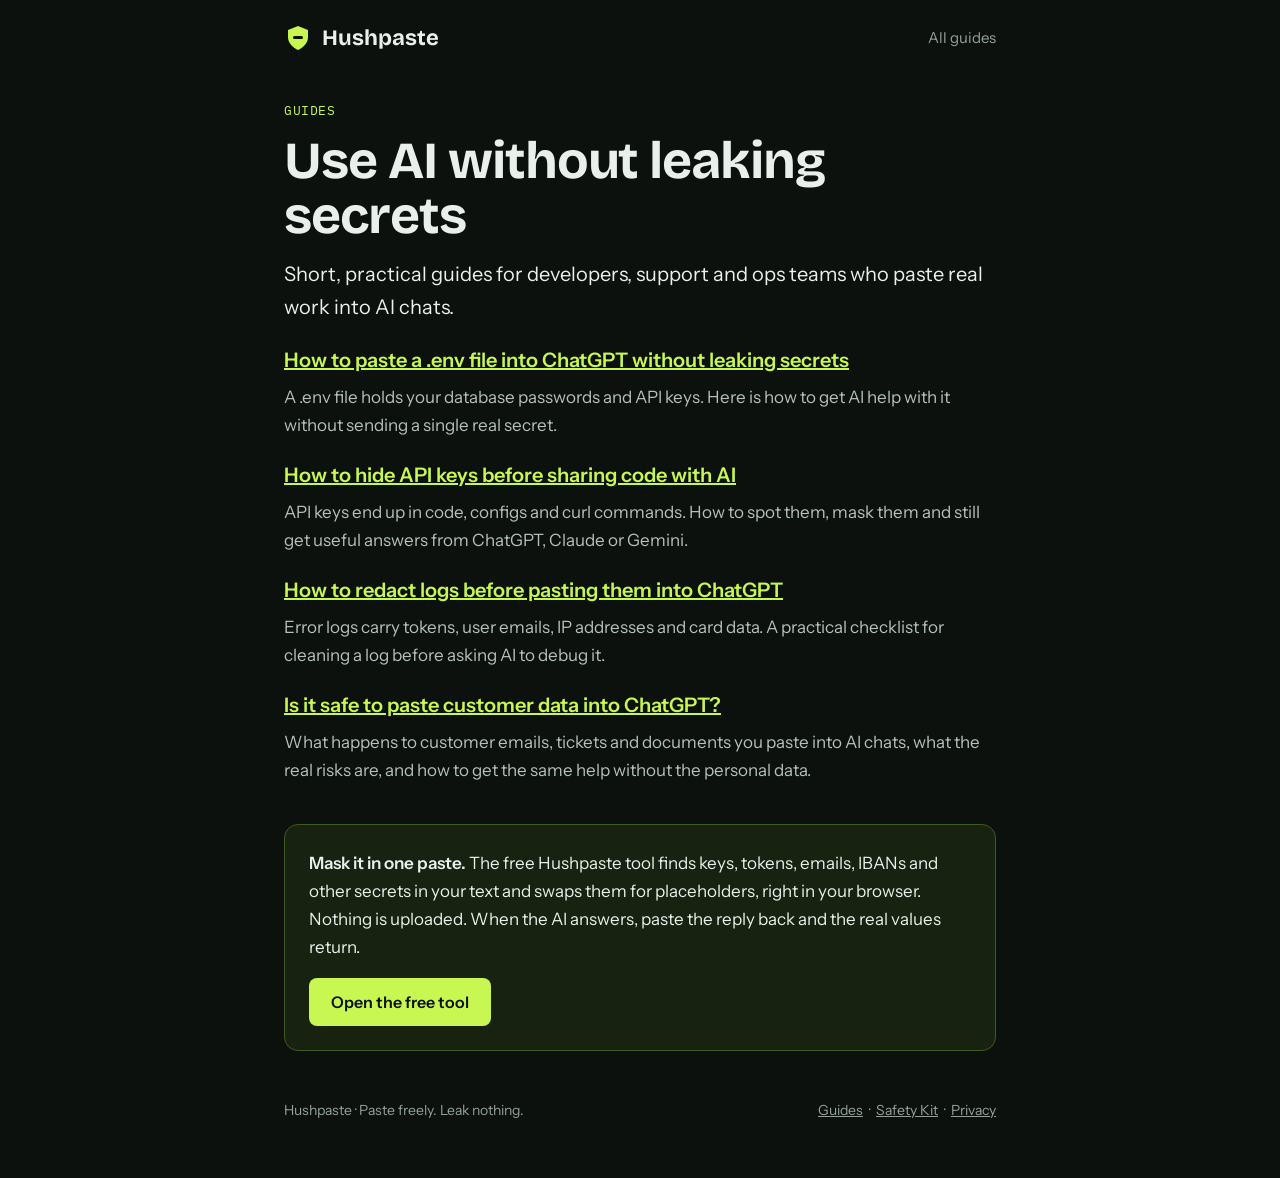
==== guides/index.html @ 4f0c4487 "Add four SEO guides and a guides index Static guide pages targeting searches like pasting .env files" ====
<!doctype html>
<html lang="en">
<head>
<meta charset="utf-8">
<meta http-equiv="Content-Security-Policy" content="default-src 'none'; script-src 'none'; style-src 'self' 'unsafe-inline'; font-src data:; img-src 'self' data:; connect-src 'none'; base-uri 'none'; form-action 'none'">
<meta name="viewport" content="width=device-width, initial-scale=1">
<title>Guides: using AI without leaking secrets · Hushpaste</title>
<meta name="description" content="Practical guides on masking API keys, .env files, logs and customer data before pasting into ChatGPT, Claude or Gemini.">
<link rel="canonical" href="https://gethushpaste.com/guides/">
<meta property="og:type" content="website">
<meta property="og:site_name" content="Hushpaste">
<meta property="og:url" content="https://gethushpaste.com/guides/">
<meta property="og:title" content="Guides: using AI without leaking secrets">
<meta property="og:description" content="Practical guides on masking API keys, .env files, logs and customer data before pasting into ChatGPT, Claude or Gemini.">
<meta property="og:image" content="https://gethushpaste.com/og-image.png">
<meta name="twitter:card" content="summary_large_image">
<meta name="theme-color" content="#0C110E">
<link rel="icon" href="data:image/svg+xml,%3Csvg xmlns='http://www.w3.org/2000/svg' viewBox='0 0 28 28'%3E%3Cpath d='M14 2 24 6V13C24 19 19.5 23.5 14 26 8.5 23.5 4 19 4 13V6Z' fill='%23C8F751'/%3E%3Crect x='9' y='12' width='10' height='3' rx='1.5' fill='%230C110E'/%3E%3C/svg%3E">
<link rel="stylesheet" href="/fonts.css">
<style>
:root{--bg:#0C110E;--panel:#141B17;--deep:#0A0E0C;--line:#26312B;--text:#E9EFEA;--soft:#B4C0B9;--mute:#93A19A;--lime:#C8F751;--limeline:#3F5A1E;--coral:#FF9B80}
*{box-sizing:border-box}
body{margin:0;background:var(--bg);color:var(--text);font-family:'Instrument Sans',system-ui,sans-serif;font-size:17px;line-height:1.65}
a{color:var(--lime)}
a:hover{color:#E3FF9A}
:focus-visible{outline:2px solid var(--lime);outline-offset:2px}
.wrap{max-width:760px;margin:0 auto;padding:0 24px}
.top{display:flex;flex-wrap:wrap;align-items:center;justify-content:space-between;gap:8px}
.top a.back{color:var(--mute);font-size:15px;text-decoration:none;padding:12px 0}
.logo{display:inline-flex;align-items:center;gap:10px;text-decoration:none;color:var(--text);font-family:'Bricolage Grotesque',sans-serif;font-weight:700;font-size:22px;padding:20px 0}
.eyebrow{font-family:'IBM Plex Mono',monospace;font-size:13px;letter-spacing:.04em;color:var(--lime);margin:24px 0 0}
h1,h2,h3{font-family:'Bricolage Grotesque',sans-serif;font-weight:700;margin:0}
h1{font-size:clamp(34px,6vw,52px);line-height:1.06;letter-spacing:-.02em;margin-top:12px}
h2{font-size:26px;line-height:1.2;margin-top:48px}
h3{font-size:20px;margin-top:28px}
p,ul,ol{margin:14px 0 0;color:var(--soft)}
ul,ol{padding-left:22px}
li{margin-top:8px}
strong{color:var(--text)}
.lead{font-size:20px;color:var(--text)}
pre{margin:16px 0 0;padding:16px 18px;background:var(--deep);border:1px solid var(--line);border-radius:12px;overflow-x:auto;font-family:'IBM Plex Mono',monospace;font-size:13px;line-height:1.7;color:#C9D4CD}
code{font-family:'IBM Plex Mono',monospace;font-size:.9em;color:var(--text)}
.bad{color:var(--coral)}
.tok{color:var(--lime)}
.cta{margin-top:40px;padding:24px;background:#172210;border:1px solid var(--limeline);border-radius:14px}
.cta p{margin:0;color:var(--text)}
.btn{display:inline-block;margin-top:16px;border-radius:8px;background:var(--lime);color:var(--bg);font-weight:600;font-size:16px;padding:0 22px;min-height:48px;line-height:48px;text-decoration:none}
.btn:hover{color:var(--bg);background:#D8FF78}
.more{margin-top:48px;padding-top:24px;border-top:1px solid var(--line)}
.more ul{list-style:none;padding:0}
footer{padding:48px 0 56px;color:var(--mute);font-size:14px}
footer .wrap{display:flex;flex-wrap:wrap;gap:12px 24px;justify-content:space-between}
footer a{color:var(--mute)}
</style>
</head>
<body>
<div class="wrap">
<div class="top"><a class="logo" href="/"><svg width="28" height="28" viewBox="0 0 28 28" aria-hidden="true"><path d="M14 2 L24 6 V13 C24 19 19.5 23.5 14 26 C8.5 23.5 4 19 4 13 V6 Z" fill="#C8F751"/><rect x="9" y="12" width="10" height="3" rx="1.5" fill="#0C110E"/></svg>Hushpaste</a><a class="back" href="/guides/">All guides</a></div>
<main>
<article>
<p class="eyebrow">GUIDES</p>
<h1>Use AI without leaking secrets</h1>
<p class="lead">Short, practical guides for developers, support and ops teams who paste real work into AI chats.</p>
<ul style="list-style:none;padding:0"><li style="margin-top:20px"><a href="/guides/paste-env-file-into-chatgpt.html" style="font-size:20px;font-weight:600">How to paste a .env file into ChatGPT without leaking secrets</a><p style="margin:6px 0 0">A .env file holds your database passwords and API keys. Here is how to get AI help with it without sending a single real secret.</p></li><li style="margin-top:20px"><a href="/guides/hide-api-keys-from-ai.html" style="font-size:20px;font-weight:600">How to hide API keys before sharing code with AI</a><p style="margin:6px 0 0">API keys end up in code, configs and curl commands. How to spot them, mask them and still get useful answers from ChatGPT, Claude or Gemini.</p></li><li style="margin-top:20px"><a href="/guides/redact-logs-before-chatgpt.html" style="font-size:20px;font-weight:600">How to redact logs before pasting them into ChatGPT</a><p style="margin:6px 0 0">Error logs carry tokens, user emails, IP addresses and card data. A practical checklist for cleaning a log before asking AI to debug it.</p></li><li style="margin-top:20px"><a href="/guides/is-it-safe-to-paste-customer-data-into-chatgpt.html" style="font-size:20px;font-weight:600">Is it safe to paste customer data into ChatGPT?</a><p style="margin:6px 0 0">What happens to customer emails, tickets and documents you paste into AI chats, what the real risks are, and how to get the same help without the personal data.</p></li></ul>
<div class="cta"><p><strong>Mask it in one paste.</strong> The free Hushpaste tool finds keys, tokens, emails, IBANs and other secrets in your text and swaps them for placeholders, right in your browser. Nothing is uploaded. When the AI answers, paste the reply back and the real values return.</p><a class="btn" href="/#demo">Open the free tool</a></div>
</article>

</main>
</div>
<footer><div class="wrap"><span>Hushpaste · Paste freely. Leak nothing.</span><span><a href="/guides/">Guides</a> &nbsp;·&nbsp; <a href="/kit.html">Safety Kit</a> &nbsp;·&nbsp; <a href="/privacy.html">Privacy</a></span></div></footer>
</body>
</html>
---- fonts.css ----
/* Self-hosted fonts (Latin subset), so visitors' browsers never contact Google.
   Bricolage Grotesque, Instrument Sans and IBM Plex Mono are licensed under the SIL Open Font License 1.1 (https://openfontlicense.org). */
@font-face{font-family:'Bricolage Grotesque';font-style:normal;font-weight:500;font-display:swap;src:url([data-uri]) format('woff2')}
@font-face{font-family:'Bricolage Grotesque';font-style:normal;font-weight:700;font-display:swap;src:url([data-uri]) format('woff2')}
@font-face{font-family:'Instrument Sans';font-style:normal;font-weight:400;font-display:swap;src:url([data-uri]) format('woff2')}
@font-face{font-family:'Instrument Sans';font-style:normal;font-weight:500;font-display:swap;src:url([data-uri]) format('woff2')}
@font-face{font-family:'Instrument Sans';font-style:normal;font-weight:600;font-display:swap;src:url([data-uri]) format('woff2')}
@font-face{font-family:'IBM Plex Mono';font-style:normal;font-weight:400;font-display:swap;src:url([data-uri]) format('woff2')}
@font-face{font-family:'IBM Plex Mono';font-style:normal;font-weight:500;font-display:swap;src:url([data-uri]) format('woff2')}
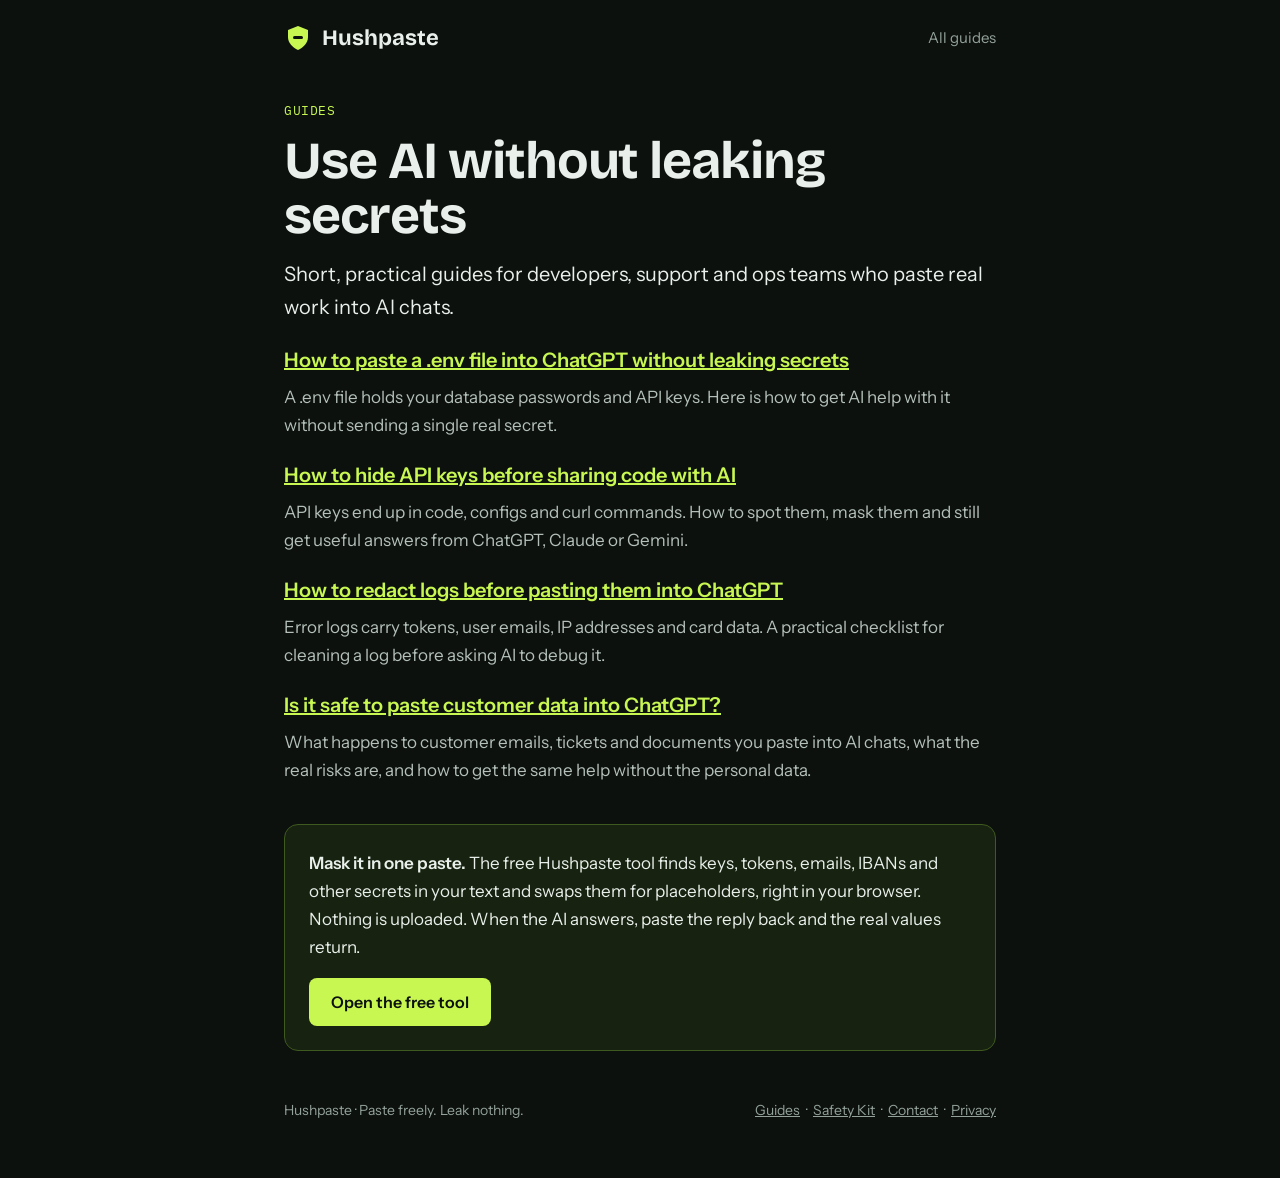
==== commit c9f772f4: "Add no-JS analytics, a contact address, and kit.html to the sitemap The site had no analytics of any" ====
--- a/guides/index.html
+++ b/guides/index.html
@@ -2,7 +2,7 @@
 <html lang="en">
 <head>
 <meta charset="utf-8">
-<meta http-equiv="Content-Security-Policy" content="default-src 'none'; script-src 'none'; style-src 'self' 'unsafe-inline'; font-src data:; img-src 'self' data:; connect-src 'none'; base-uri 'none'; form-action 'none'">
+<meta http-equiv="Content-Security-Policy" content="default-src 'none'; script-src 'none'; style-src 'self' 'unsafe-inline'; font-src data:; img-src 'self' data: https://hushpaste.goatcounter.com; connect-src 'none'; base-uri 'none'; form-action 'none'">
 <meta name="viewport" content="width=device-width, initial-scale=1">
 <title>Guides: using AI without leaking secrets · Hushpaste</title>
 <meta name="description" content="Practical guides on masking API keys, .env files, logs and customer data before pasting into ChatGPT, Claude or Gemini.">
@@ -16,6 +16,8 @@
 <meta name="twitter:card" content="summary_large_image">
 <meta name="theme-color" content="#0C110E">
 <link rel="icon" href="data:image/svg+xml,%3Csvg xmlns='http://www.w3.org/2000/svg' viewBox='0 0 28 28'%3E%3Cpath d='M14 2 24 6V13C24 19 19.5 23.5 14 26 8.5 23.5 4 19 4 13V6Z' fill='%23C8F751'/%3E%3Crect x='9' y='12' width='10' height='3' rx='1.5' fill='%230C110E'/%3E%3C/svg%3E">
+<link rel="icon" type="image/png" sizes="32x32" href="/favicon-32.png">
+<link rel="apple-touch-icon" sizes="180x180" href="/apple-touch-icon.png">
 <link rel="stylesheet" href="/fonts.css">
 <style>
 :root{--bg:#0C110E;--panel:#141B17;--deep:#0A0E0C;--line:#26312B;--text:#E9EFEA;--soft:#B4C0B9;--mute:#93A19A;--lime:#C8F751;--limeline:#3F5A1E;--coral:#FF9B80}
@@ -67,6 +69,7 @@
 
 </main>
 </div>
-<footer><div class="wrap"><span>Hushpaste · Paste freely. Leak nothing.</span><span><a href="/guides/">Guides</a> &nbsp;·&nbsp; <a href="/kit.html">Safety Kit</a> &nbsp;·&nbsp; <a href="/privacy.html">Privacy</a></span></div></footer>
+<footer><div class="wrap"><span>Hushpaste · Paste freely. Leak nothing.</span><span><a href="/guides/">Guides</a> &nbsp;·&nbsp; <a href="/kit.html">Safety Kit</a> &nbsp;·&nbsp; <a href="mailto:hello@gethushpaste.com">Contact</a> &nbsp;&middot;&nbsp; <a href="/privacy.html">Privacy</a></span></div></footer>
+<img src="https://hushpaste.goatcounter.com/count?p=/guides/&amp;t=Guides%3A%20using%20AI%20without%20leaking%20secrets%20%C2%B7%20Hushpaste" alt="" width="1" height="1" style="position:absolute;left:-9999px;top:0">
 </body>
 </html>
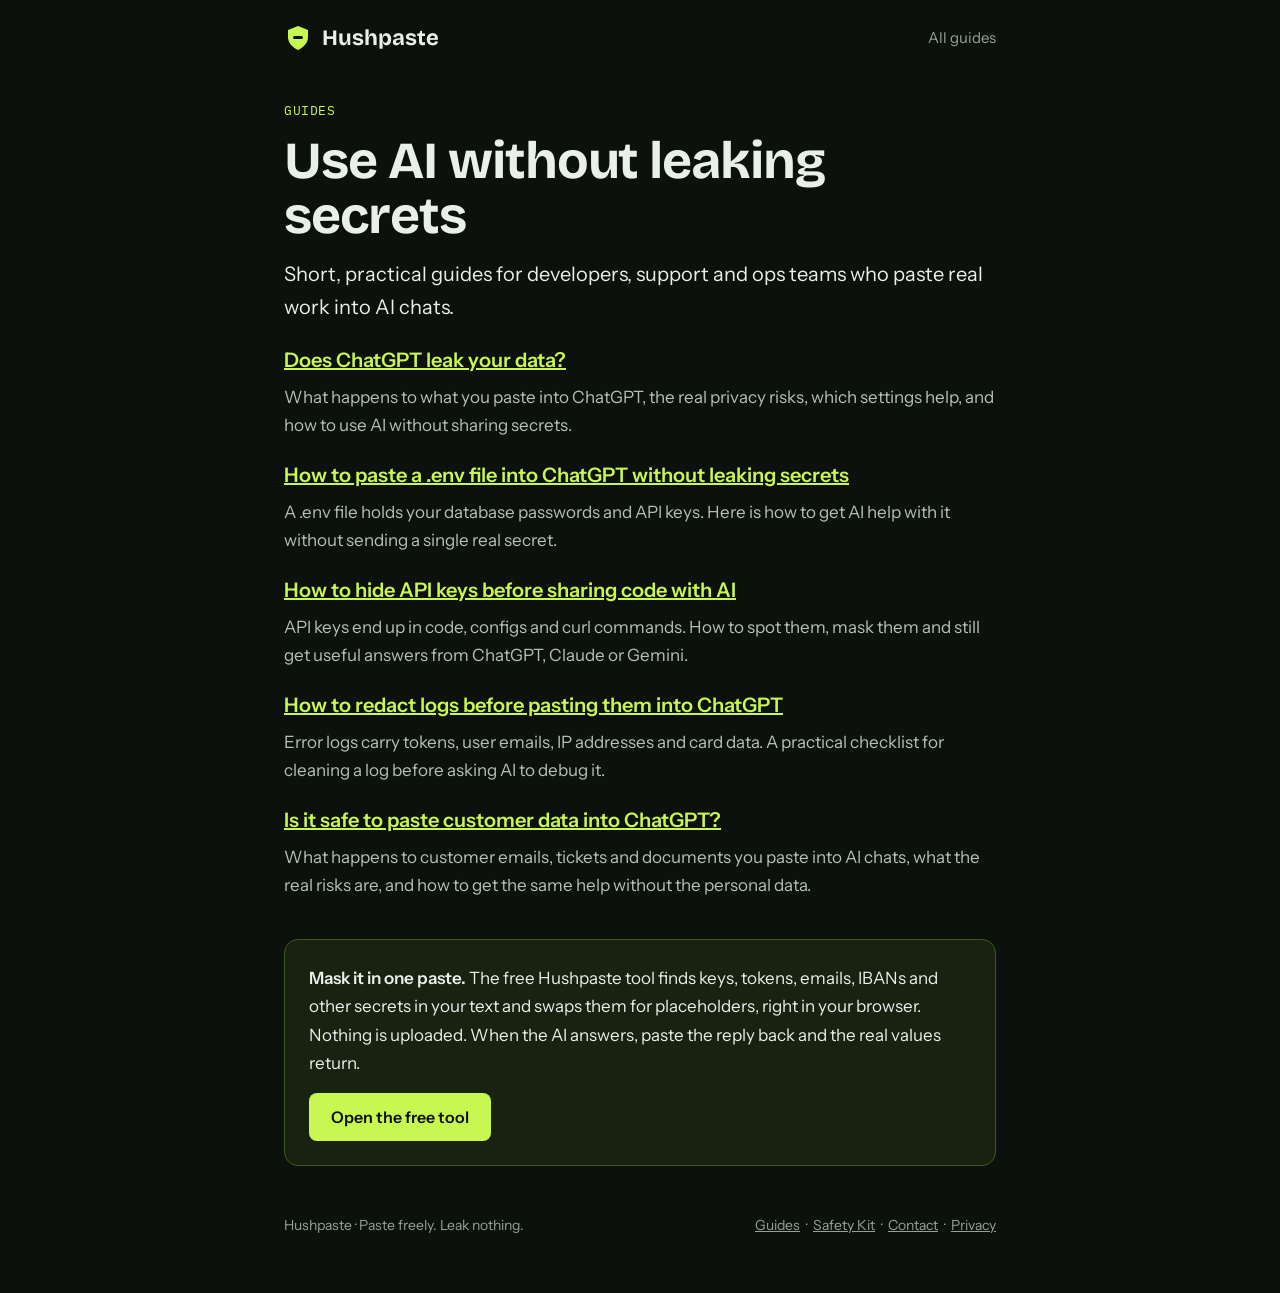
==== commit 73c6d7bd: "Add 'Does ChatGPT leak your data?' guide and SEO fixes - New guide targeting chatgpt data leak / pri" ====
--- a/guides/index.html
+++ b/guides/index.html
@@ -63,7 +63,7 @@
 <p class="eyebrow">GUIDES</p>
 <h1>Use AI without leaking secrets</h1>
 <p class="lead">Short, practical guides for developers, support and ops teams who paste real work into AI chats.</p>
-<ul style="list-style:none;padding:0"><li style="margin-top:20px"><a href="/guides/paste-env-file-into-chatgpt.html" style="font-size:20px;font-weight:600">How to paste a .env file into ChatGPT without leaking secrets</a><p style="margin:6px 0 0">A .env file holds your database passwords and API keys. Here is how to get AI help with it without sending a single real secret.</p></li><li style="margin-top:20px"><a href="/guides/hide-api-keys-from-ai.html" style="font-size:20px;font-weight:600">How to hide API keys before sharing code with AI</a><p style="margin:6px 0 0">API keys end up in code, configs and curl commands. How to spot them, mask them and still get useful answers from ChatGPT, Claude or Gemini.</p></li><li style="margin-top:20px"><a href="/guides/redact-logs-before-chatgpt.html" style="font-size:20px;font-weight:600">How to redact logs before pasting them into ChatGPT</a><p style="margin:6px 0 0">Error logs carry tokens, user emails, IP addresses and card data. A practical checklist for cleaning a log before asking AI to debug it.</p></li><li style="margin-top:20px"><a href="/guides/is-it-safe-to-paste-customer-data-into-chatgpt.html" style="font-size:20px;font-weight:600">Is it safe to paste customer data into ChatGPT?</a><p style="margin:6px 0 0">What happens to customer emails, tickets and documents you paste into AI chats, what the real risks are, and how to get the same help without the personal data.</p></li></ul>
+<ul style="list-style:none;padding:0"><li style="margin-top:20px"><a href="/guides/does-chatgpt-leak-your-data.html" style="font-size:20px;font-weight:600">Does ChatGPT leak your data?</a><p style="margin:6px 0 0">What happens to what you paste into ChatGPT, the real privacy risks, which settings help, and how to use AI without sharing secrets.</p></li><li style="margin-top:20px"><a href="/guides/paste-env-file-into-chatgpt.html" style="font-size:20px;font-weight:600">How to paste a .env file into ChatGPT without leaking secrets</a><p style="margin:6px 0 0">A .env file holds your database passwords and API keys. Here is how to get AI help with it without sending a single real secret.</p></li><li style="margin-top:20px"><a href="/guides/hide-api-keys-from-ai.html" style="font-size:20px;font-weight:600">How to hide API keys before sharing code with AI</a><p style="margin:6px 0 0">API keys end up in code, configs and curl commands. How to spot them, mask them and still get useful answers from ChatGPT, Claude or Gemini.</p></li><li style="margin-top:20px"><a href="/guides/redact-logs-before-chatgpt.html" style="font-size:20px;font-weight:600">How to redact logs before pasting them into ChatGPT</a><p style="margin:6px 0 0">Error logs carry tokens, user emails, IP addresses and card data. A practical checklist for cleaning a log before asking AI to debug it.</p></li><li style="margin-top:20px"><a href="/guides/is-it-safe-to-paste-customer-data-into-chatgpt.html" style="font-size:20px;font-weight:600">Is it safe to paste customer data into ChatGPT?</a><p style="margin:6px 0 0">What happens to customer emails, tickets and documents you paste into AI chats, what the real risks are, and how to get the same help without the personal data.</p></li></ul>
 <div class="cta"><p><strong>Mask it in one paste.</strong> The free Hushpaste tool finds keys, tokens, emails, IBANs and other secrets in your text and swaps them for placeholders, right in your browser. Nothing is uploaded. When the AI answers, paste the reply back and the real values return.</p><a class="btn" href="/#demo">Open the free tool</a></div>
 </article>
 
